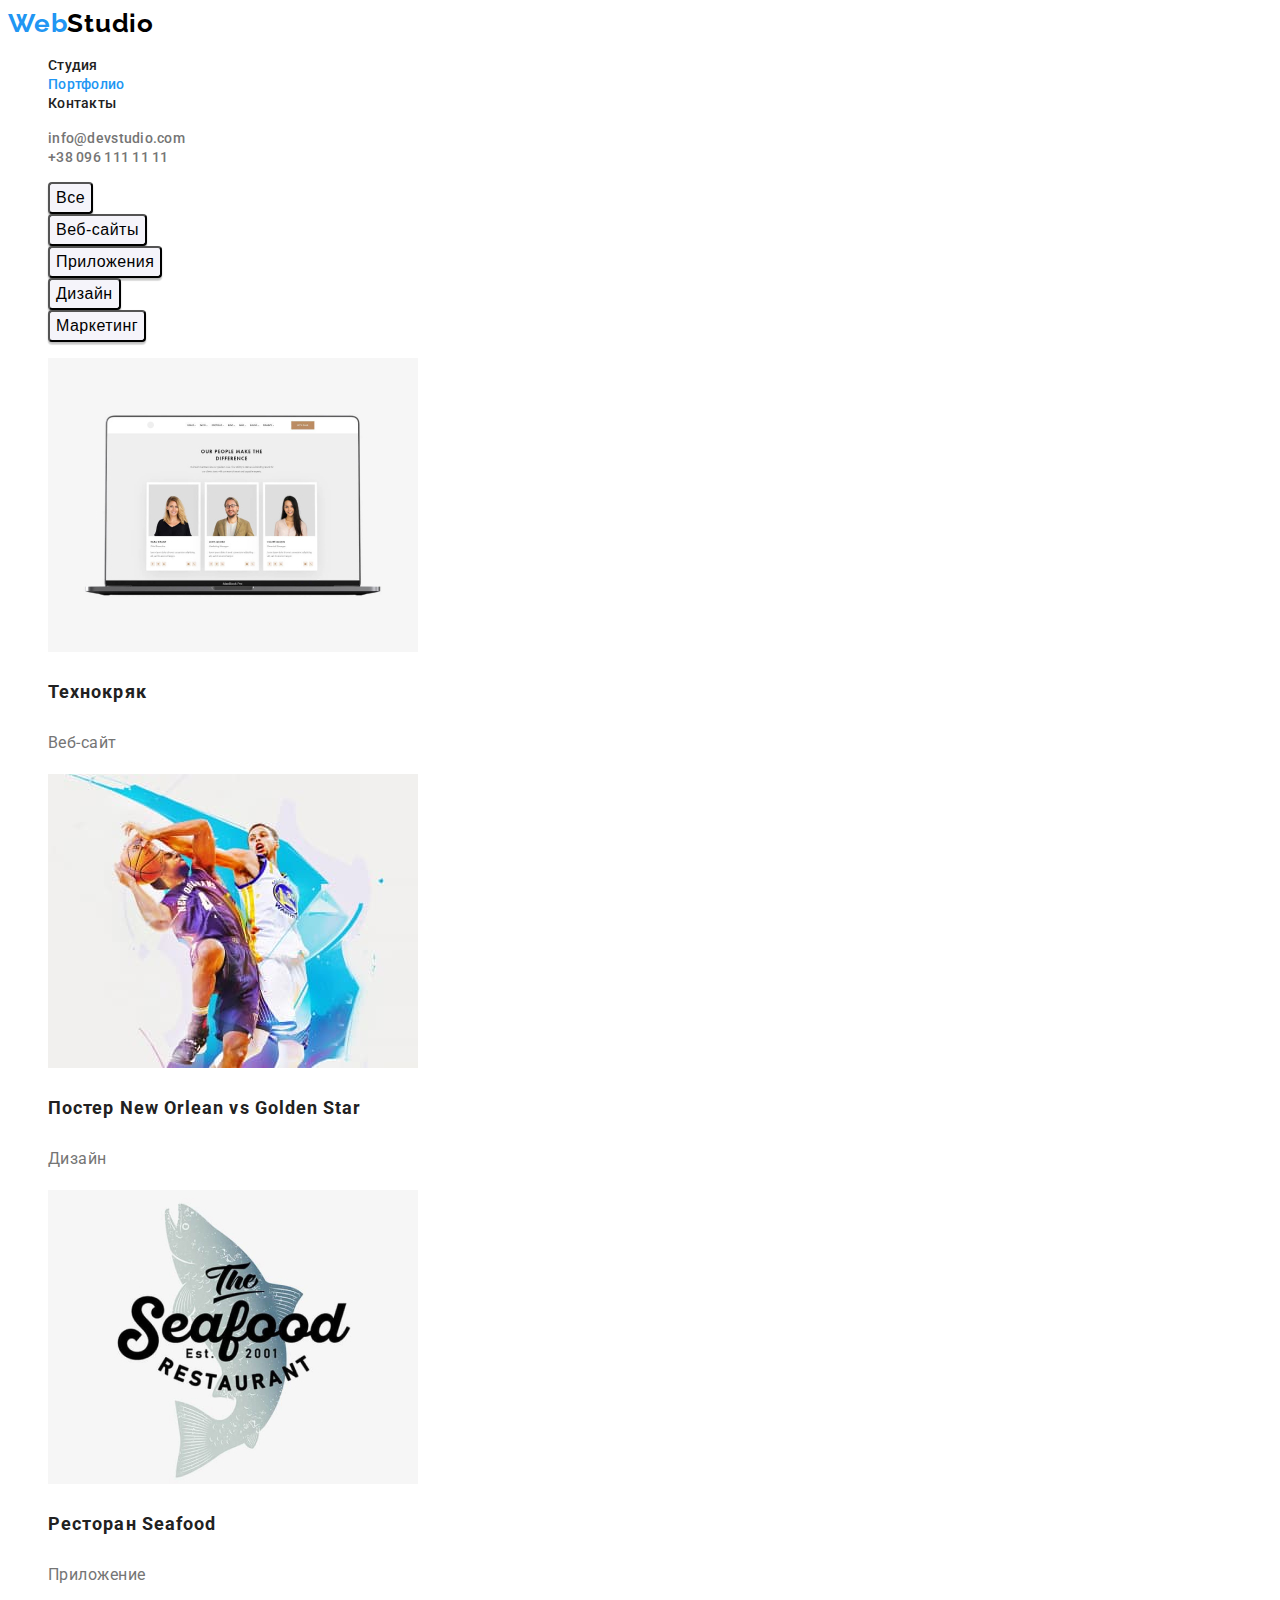
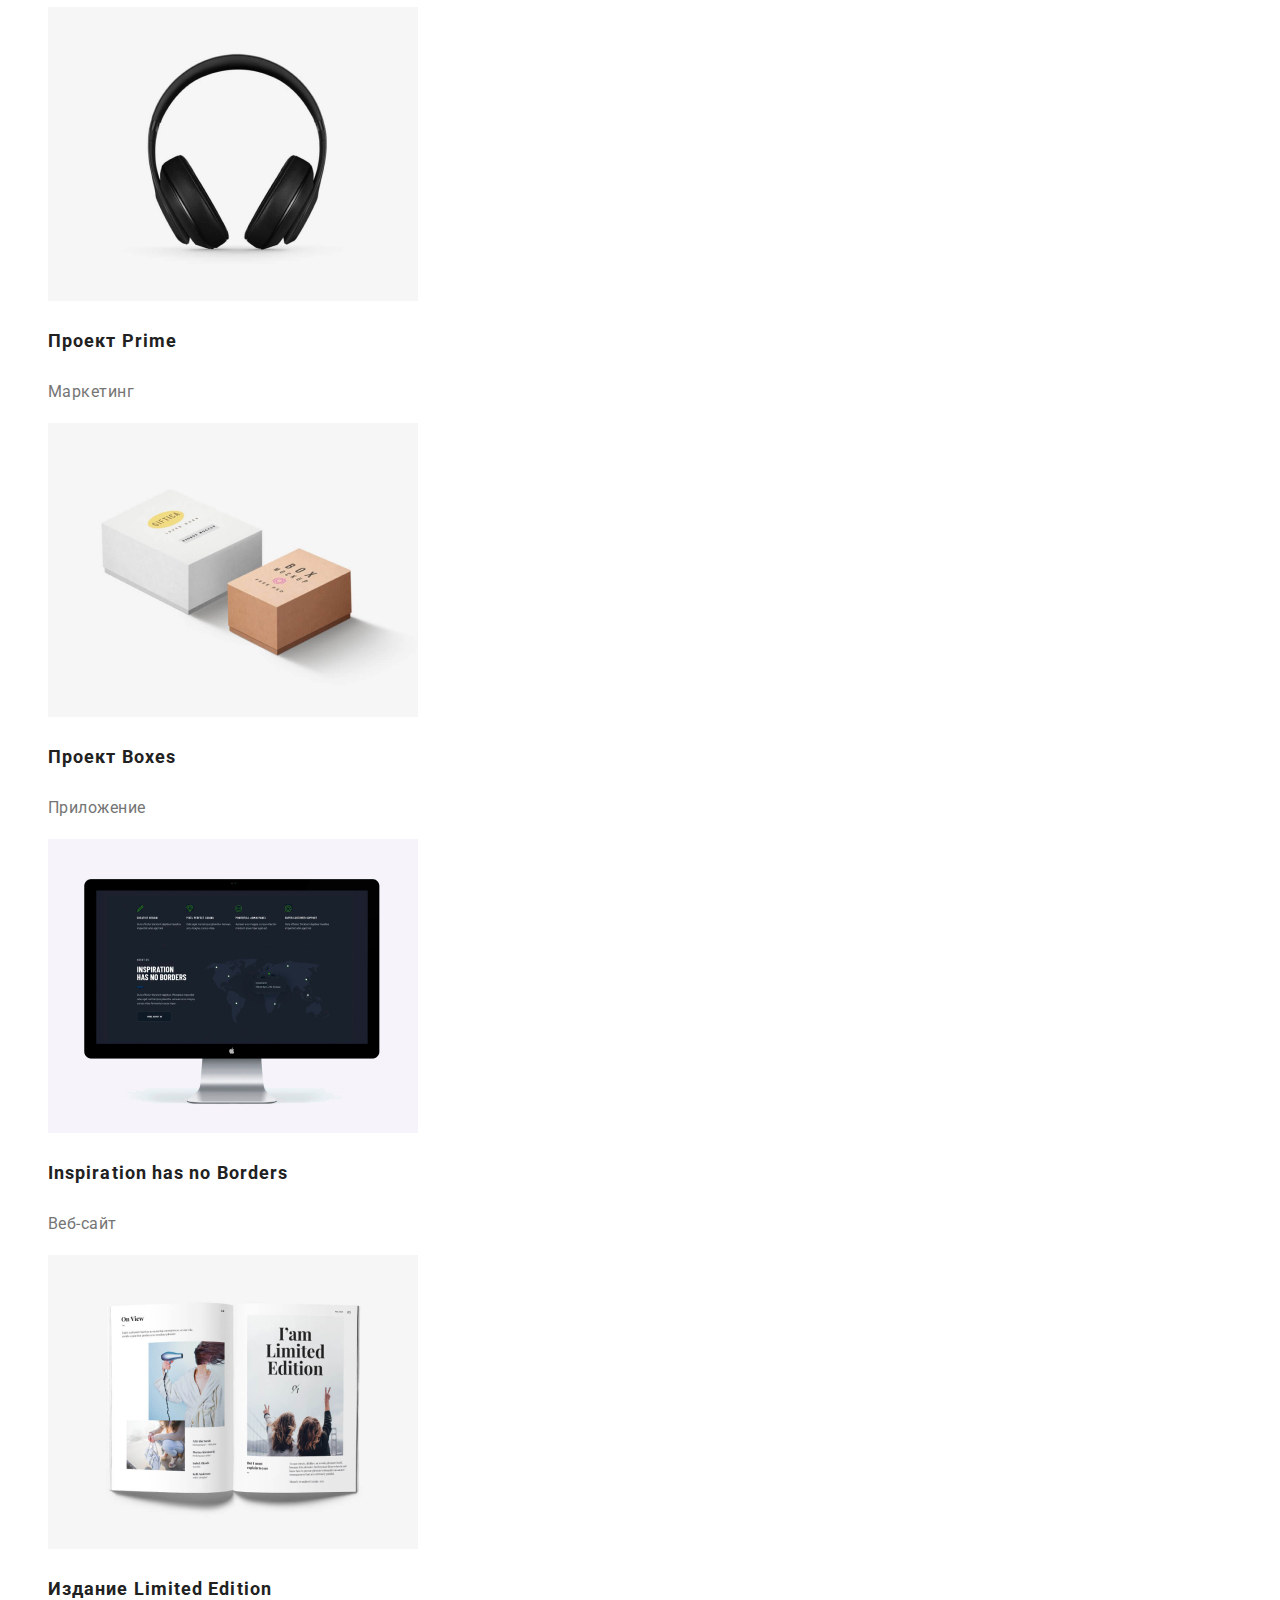
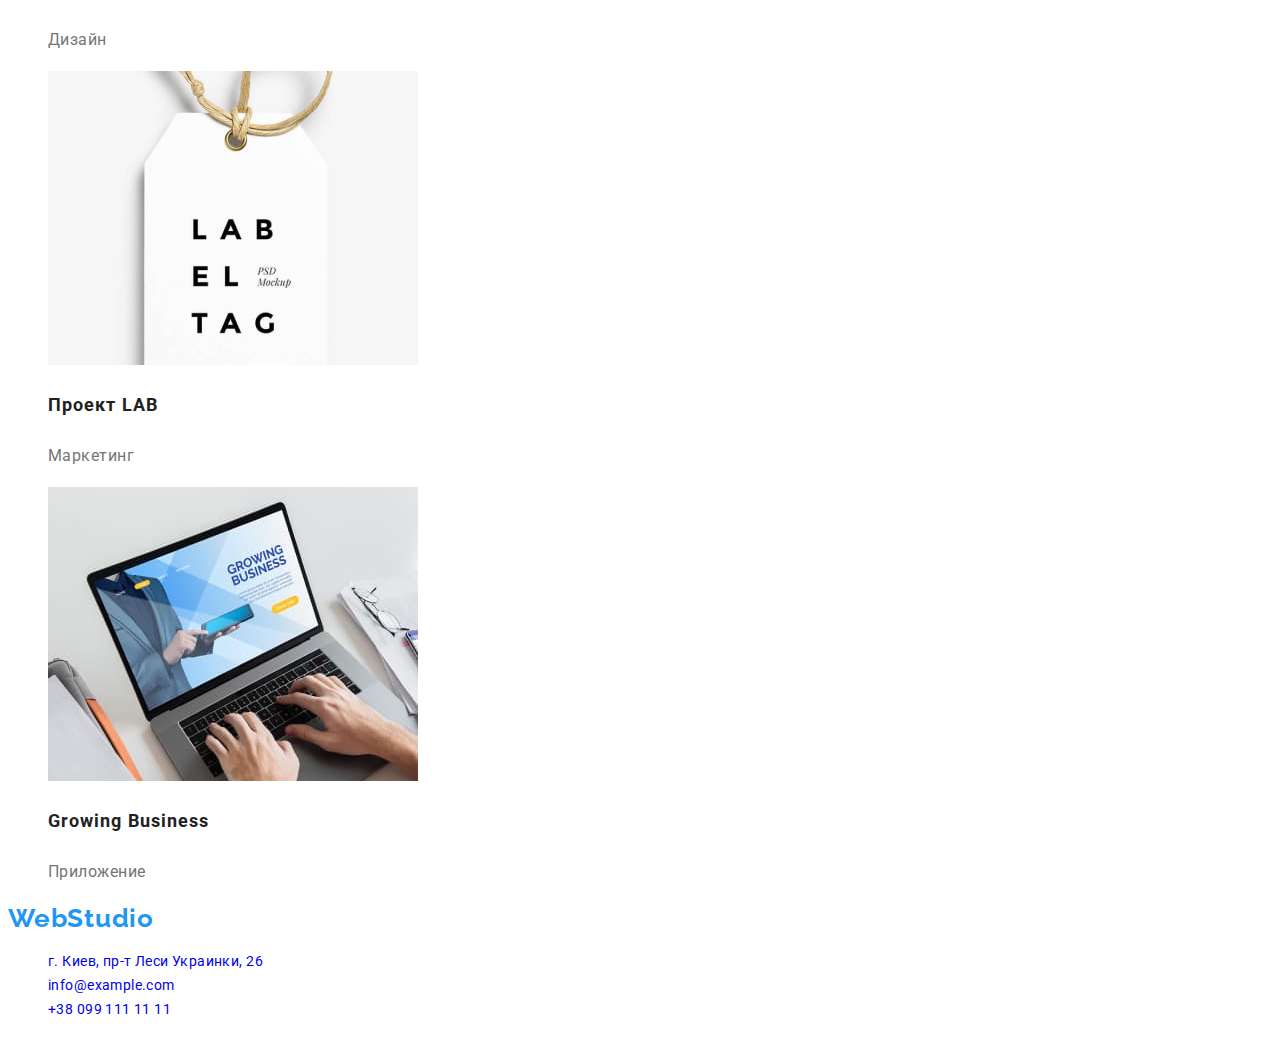
==== portfolio.html @ 67387290 "Копирует предыдущие файлы" ====
<!DOCTYPE html>
<html lang="ru">
<head>
    <meta charset="UTF-8">
    <meta name="viewport" content="width=device-width, initial-scale=1.0">
    <title>Портфолио</title>
    <link rel="preconnect" href="https://fonts.gstatic.com"> 
    <link href="https://fonts.googleapis.com/css2?family=Raleway:wght@700&family=Roboto:wght@400;500;700;900&display=swap" rel="stylesheet">
    <link rel="stylesheet" href="https://cdnjs.cloudflare.com/ajax/libs/modern-normalize/1.0.0/modern-normalize.min.css" integrity="sha512-ISS7cAi1PEhQ8jnbJpJZMd29NlhNj4AWYyLOSp2CE/CsHxTCu+r+t0D2yoJudVrd0/8fTVPUVDzY5Tvli75u/g==" crossorigin="anonymous" />
    <link rel="stylesheet" href="./css/styles.css">
</head>
<body>
    <header class="header">
        <nav class="navigation">
            <a class="logo link" href="">Web<span class="logo-part-top">Studio</span> </a>
            <ul class="navigation-list list">
                <li class="navigation-item">
                    <a class="navigation-link link" href="./index.html">Студия</a>
                </li>
                <li class="navigation-item">
                    <a class="navigation-link link current" href="">Портфолио</a>
                </li>
                <li class="navigation-item">
                    <a class="navigation-link link" href="">Контакты</a>
                </li>
            </ul>
        </nav>
        <ul class="contact-list list">
            <li class="contact-item">
                <a class="contact-link link" href="mailto:info@devstudio.com">info@devstudio.com</a>
            </li>
            <li>
                <a class="contact-link link" href="tel:+380961111111">+38 096 111 11 11</a>
            </li>
        </ul>
    </header>
    <main>
        <h1 class="hero-title" hidden>Портфолио</h1>
        <section class="projects">
            <h2 class="title" hidden>Проекты</h2>
            <ul class="filters-list list">
                <li class="filters-item">
                    <button class="filters-btn" type="button">Все</button>
                </li>
                <li class="filters-item">
                    <button class="filters-btn" type="button">Веб-сайты</button>
                </li>
                <li class="filters-item">
                    <button class="filters-btn" type="button">Приложения</button>
                </li>
                <li class="filters-item">
                    <button class="filters-btn" type="button">Дизайн</button>
                </li>
                <li class="filters-item">
                    <button class="filters-btn" type="button">Маркетинг</button>
                </li>
            </ul>
            <ul class="projects-list list">
                <li class="projects-item">
                    <img class="projects-item-img" src="./images/portfolio/project-1.jpg" alt="три карточки с сотрудниками" width="370" height="294">
                    <h3 class="projects-title">Технокряк</h3>
                    <p class="projects-text">Веб-сайт</p>
                </li>
                <li class="projects-item">
                    <img class="projects-item-img" src="./images/portfolio/project-2.jpg" alt="двое мужчин играют в баскетбол" width="370" height="294">
                    <h3 class="projects-title">Постер New Orlean vs Golden Star</h3>
                    <p class="projects-text">Дизайн</p>
                </li>
                <li class="projects-item">
                    <img class="projects-item-img" src="./images/portfolio/project-3.jpg" alt="название ресторана с морепродуктами" width="370" height="294">
                    <h3 class="projects-title">Ресторан Seafood</h3>
                    <p class="projects-text">Приложение</p>
                </li>
                <li class="projects-item">
                    <img class="projects-item-img" src="./images/portfolio/project-4.jpg" alt="черные наушники" width="370" height="294">
                    <h3 class="projects-title">Проект Prime</h3>
                    <p class="projects-text">Маркетинг</p>
                </li>
                <li class="projects-item">
                    <img class="projects-item-img" src="./images/portfolio/project-5.jpg" alt="две небольшие коробки" width="370" height="294">
                    <h3 class="projects-title">Проект Boxes</h3>
                    <p class="projects-text">Приложение</p>
                </li>
                <li class="projects-item">
                    <img class="projects-item-img" src="./images/portfolio/project-6.jpg" alt="компьютерный монитор" width="370" height="294">
                    <h3 class="projects-title">Inspiration has no Borders</h3>
                    <p class="projects-text">Веб-сайт</p>
                </li>
                <li class="projects-item">
                    <img class="projects-item-img" src="./images/portfolio/project-7.jpg" alt="открытый журнал" width="370" height="294">
                    <h3 class="projects-title">Издание Limited Edition</h3>
                    <p class="projects-text">Дизайн</p>
                </li>
                <li class="projects-item">
                    <img class="projects-item-img" src="./images/portfolio/project-8.jpg" alt="этикетка лейбла" width="370" height="294">
                    <h3 class="projects-title">Проект LAB</h3>
                    <p class="projects-text">Маркетинг</p>
                </li>
                <li class="projects-item">
                    <img class="projects-item-img" src="./images/portfolio/project-9.jpg" alt="человек работает за ноутбуком" width="370" height="294">
                    <h3 class="projects-title">Growing Business</h3>
                    <p class="projects-text">Приложение</p>
                </li>
            </ul>
        </section>
    </main>
    <footer>
        <a class="logo link" href="">Web<span class="logo-part-bottom">Studio</span></a>
        <address class="address">
            <ul class="address-list list">
                <li class="address-item">
                    <a class="address-map link" href="https://goo.gl/maps/TbzfaEb3RNL8YiCQ6" target="_blank" rel="noopener noreferrer">г. Киев, пр-т Леси Украинки, 26</a>
                </li>
                <li class="address-item">
                    <a class="address-mail-tel link" href="mailto:info@example.com">info@example.com</a>
                </li>
                <li class="address-item">
                    <a class="address-mail-tel link" href="tel:+380991111111">+38 099 111 11 11</a>
                </li>
            </ul>
        </address>
    </footer>

</body>
</html>
---- css/styles.css ----
:root {
    --main-font: 'Roboto', sans-serif;
    --secondary-font: 'Raleway', sans-serif;
    --accent-color:  #2196F3;
}

body {
    font-family: var(--main-font);
    color: #212121;
}

.link {
    text-decoration: none;
}

.list {
    list-style: none;
}

/* =========== HEADER =========== */
.logo {
font-family: var(--secondary-font);
font-weight: 700;
font-size: 26px;
line-height: 1.19;
letter-spacing: 0.03em;

color: #2196F3;
}

.logo-part-top {
    color: #000000;
}

.navigation-list .navigation-link.current {
    color: var(--accent-color);
}

.navigation-link {
font-weight: 500;
font-size: 14px;
line-height: 1.14;
letter-spacing: 0.02em;

color: #212121;
}

.navigation-link:hover,
.navigation-link:focus {
    color: var(--accent-color);
}

.contact-link {
font-weight: 500;
font-size: 14px;
line-height: 1.14;
letter-spacing: 0.02em;

color: #757575;
}

.contact-link:hover,
.contact-link:focus {
    color:var(--accent-color);
}
/* =========== END HEADER =========== */

/* =========== HERO =========== */
.hero-title {
font-weight: 900;
font-size: 44px;
line-height: 1.36;
text-align: center;
letter-spacing: 0.06em;
text-transform: uppercase;

/* color: #FFFFFF; */
}

.modal-btn {
font-weight: 700;
font-size: 16px;
line-height: 1.88;
display: flex;
align-items: center;
text-align: center;
letter-spacing: 0.06em;

color: #FFFFFF;
background: #2196F3;
box-shadow: 0px 4px 4px rgba(0, 0, 0, 0.15);
border-radius: 4px;
}

.modal-btn:hover,
.modal-btn:focus {
    background-color: #188CE8;
}
/* =========== END HERO =========== */

/* =========== FEATURES =========== */
.title {
font-weight: 700;
font-size: 36px;
line-height: 1.17;
text-align: center;
letter-spacing: 0.03em;

color: #212121;
}

.features-title {
font-weight: 700;
font-size: 14px;
line-height: 1.14;
letter-spacing: 0.03em;
text-transform: uppercase;

color: #212121;
}

.features-text {
font-size: 14px;
line-height: 1.71;
letter-spacing: 0.03em;

color: #757575;
}
/* =========== END FEATURES =========== */

/* =========== ACTIVITY =========== */
/* =========== END ACTIVITY =========== */

/* =========== TEAM =========== */
.team-title {
font-weight: 500;
font-size: 16px;
line-height: 1.19;
text-align: center;
letter-spacing: 0.03em;
}

.team-text {
font-size: 16px;
line-height: 1.19;
text-align: center;
letter-spacing: 0.03em;

color: #757575;
}
/* =========== END TEAM =========== */

/* =========== FOOTER =========== */
.logo-part-bottom {
    /* color: #FFFFFF; */
}

.address {
    font-style: normal;
}

.address-map {
font-weight: 400;
font-size: 14px;
line-height: 1.71;
letter-spacing: 0.03em;

/* color: #FFFFFF; */
}

.address-mail-tel {
font-weight: 400;
font-size: 14px;
line-height: 1.71;
letter-spacing: 0.03em;
    
/* color: rgba(255, 255, 255, 0.6);; */
}

.address-map:hover,
.address-map:focus {
    color: var(--accent-color);
}

.address-mail-tel:hover,
.address-mail-tel:focus {
    color: var(--accent-color);
}
/* =========== END FOOTER =========== */

/* =========== PORTFOLIO =========== */
.filters-btn {
font-weight: 500;
font-size: 16px;
line-height: 1.63;
text-align: center;
letter-spacing: 0.03em;

background: #F5F4FA;
border-radius: 4px;
box-shadow: 0px 3px 1px rgba(0, 0, 0, 0.1), 0px 1px 2px rgba(0, 0, 0, 0.08), 0px 2px 2px rgba(0, 0, 0, 0.12);
border-radius: 4px;
}

.filters-btn:hover,
.filters-btn:focus {
    color: #FFFFFF;
    background-color: var(--accent-color);
}

.projects-title {
font-weight: 700;
font-size: 18px;
line-height: 2;
letter-spacing: 0.06em;
}

.projects-text {
font-weight: 400;
font-size: 16px;
line-height: 1.88;
letter-spacing: 0.03em;

color: #757575;
}
/* =========== END PORTFOLIO =========== */
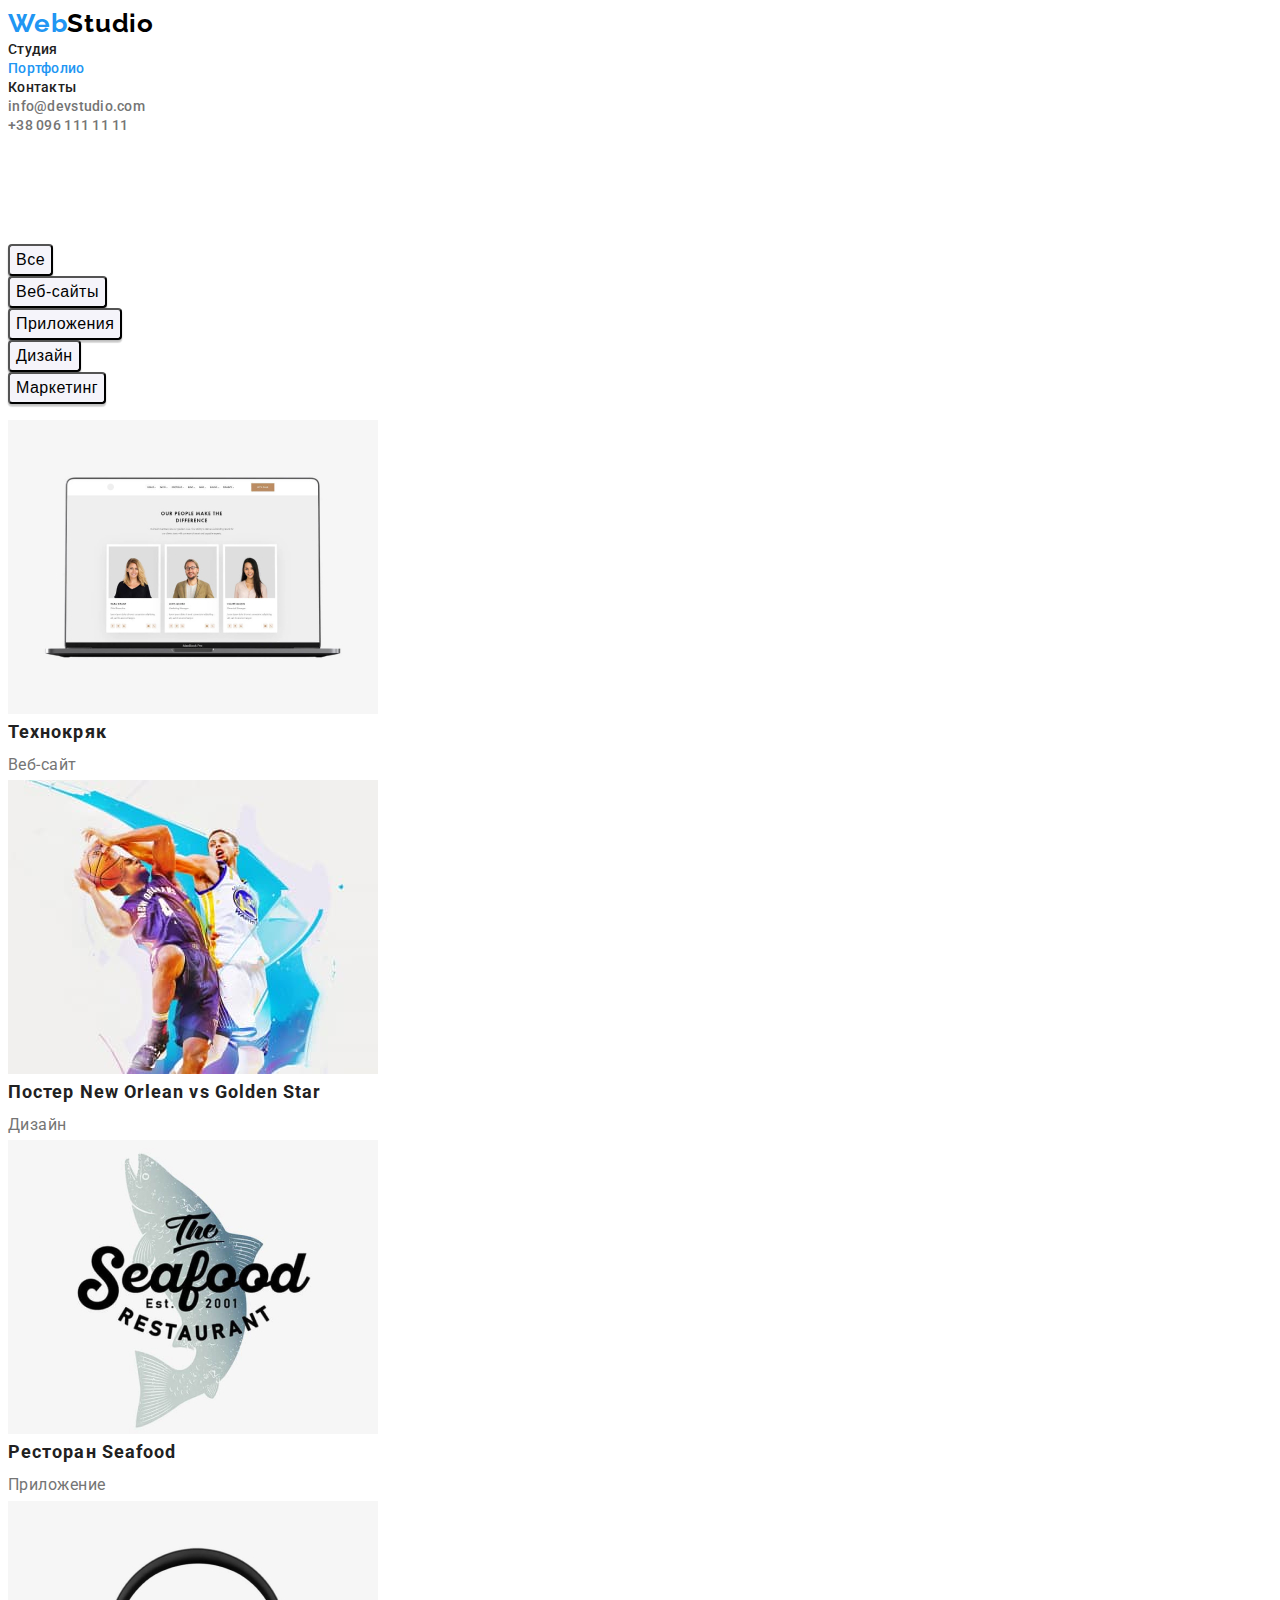
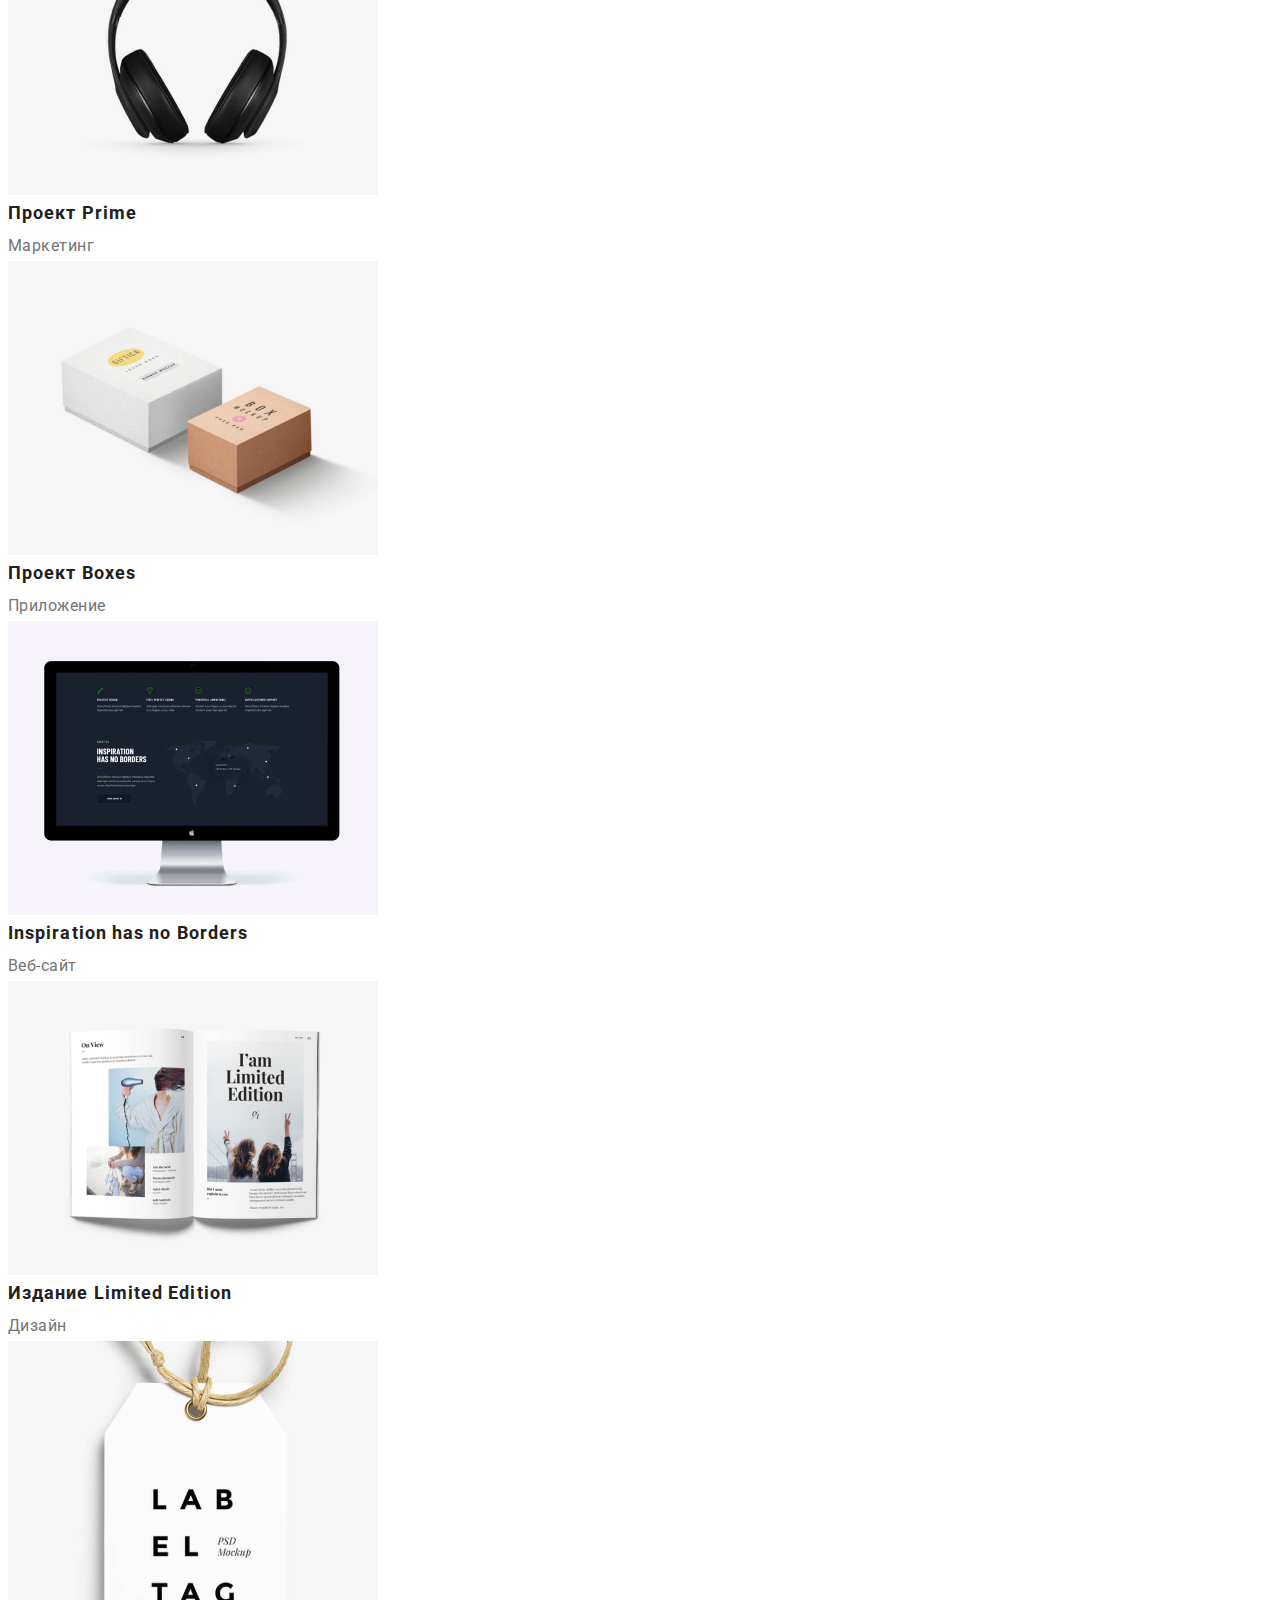
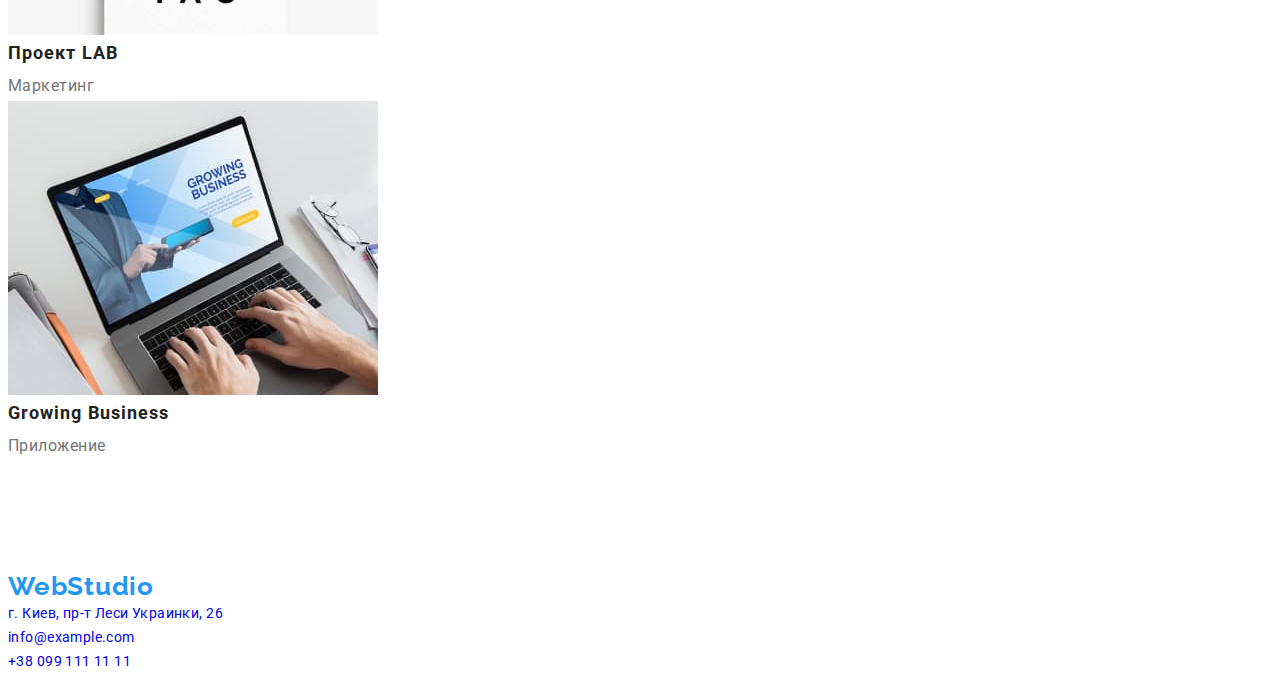
==== commit a25926f3: "Добавляет margin&padding" ====
--- a/portfolio.html
+++ b/portfolio.html
@@ -36,7 +36,7 @@
     </header>
     <main>
         <h1 class="hero-title" hidden>Портфолио</h1>
-        <section class="projects">
+        <section class="section">
             <h2 class="title" hidden>Проекты</h2>
             <ul class="filters-list list">
                 <li class="filters-item">
--- a/css/styles.css
+++ b/css/styles.css
@@ -1,3 +1,24 @@
+h1, h2, h3, h4, h5, h6, p {
+    margin: 0;
+}
+
+ul, ol {
+    margin: o;
+    padding: 0;
+}
+
+img{
+    display: block;
+}
+
+html {
+    box-sizing: border-box;
+}
+
+*, *::before, *::after {
+    box-sizing: inherit;
+}
+
 :root {
     --main-font: 'Roboto', sans-serif;
     --secondary-font: 'Raleway', sans-serif;
@@ -17,6 +38,15 @@
     list-style: none;
 }
 
+.container {
+    margin-left: auto;
+    margin-right: auto;
+    padding-left: 15px;
+    padding-right: 15px;
+    width: 1200px;
+    outline: 1px solid teal;
+}
+
 /* =========== HEADER =========== */
 .logo {
 font-family: var(--secondary-font);
@@ -36,6 +66,11 @@
     color: var(--accent-color);
 }
 
+.navigation-list {
+    margin-top: 0;
+    margin-bottom: 0;
+}
+
 .navigation-link {
 font-weight: 500;
 font-size: 14px;
@@ -47,7 +82,12 @@
 
 .navigation-link:hover,
 .navigation-link:focus {
-    color: var(--accent-color);
+color: var(--accent-color);
+}
+
+.contact-list {
+    margin-top: 0;
+    margin-bottom: 0;
 }
 
 .contact-link {
@@ -61,12 +101,14 @@
 
 .contact-link:hover,
 .contact-link:focus {
-    color:var(--accent-color);
+color:var(--accent-color);
 }
 /* =========== END HEADER =========== */
 
 /* =========== HERO =========== */
 .hero-title {
+    margin-bottom: 30px;
+
 font-weight: 900;
 font-size: 44px;
 line-height: 1.36;
@@ -94,11 +136,16 @@
 
 .modal-btn:hover,
 .modal-btn:focus {
-    background-color: #188CE8;
+background-color: #188CE8;
 }
 /* =========== END HERO =========== */
 
 /* =========== FEATURES =========== */
+.section {
+    padding-top: 94px;
+    padding-bottom: 94px;
+}
+
 .title {
 font-weight: 700;
 font-size: 36px;
@@ -109,7 +156,14 @@
 color: #212121;
 }
 
+.features-list {
+    margin-top: 0;
+    margin-bottom: 0;
+}
+
 .features-title {
+    margin-bottom: 10px;
+
 font-weight: 700;
 font-size: 14px;
 line-height: 1.14;
@@ -129,21 +183,40 @@
 /* =========== END FEATURES =========== */
 
 /* =========== ACTIVITY =========== */
+.title {
+    margin-bottom: 50px;
+}
+
+.activity-list {
+    margin-top: 0;
+    margin-bottom: 0;
+}
 /* =========== END ACTIVITY =========== */
 
 /* =========== TEAM =========== */
+.team-list {
+    margin-top: 0;
+    margin-bottom: 0;
+}
+
+.team-item-img {
+    margin-bottom: 30px;
+}
+
 .team-title {
+    margin-bottom: 10px;
+
 font-weight: 500;
 font-size: 16px;
 line-height: 1.19;
-text-align: center;
+/* text-align: center; */
 letter-spacing: 0.03em;
 }
 
 .team-text {
 font-size: 16px;
 line-height: 1.19;
-text-align: center;
+/* text-align: center; */
 letter-spacing: 0.03em;
 
 color: #757575;
@@ -151,6 +224,12 @@
 /* =========== END TEAM =========== */
 
 /* =========== FOOTER =========== */
+.footer {
+    padding-top: 60px;
+    padding-bottom: ;
+    background-color: turquoise;
+}
+
 .logo-part-bottom {
     /* color: #FFFFFF; */
 }
@@ -159,6 +238,11 @@
     font-style: normal;
 }
 
+.address-list {
+    margin-top: 0;
+    margin-bottom: 0;
+}
+
 .address-map {
 font-weight: 400;
 font-size: 14px;
@@ -179,12 +263,12 @@
 
 .address-map:hover,
 .address-map:focus {
-    color: var(--accent-color);
+color: var(--accent-color);
 }
 
 .address-mail-tel:hover,
 .address-mail-tel:focus {
-    color: var(--accent-color);
+color: var(--accent-color);
 }
 /* =========== END FOOTER =========== */
 
@@ -204,8 +288,8 @@
 
 .filters-btn:hover,
 .filters-btn:focus {
-    color: #FFFFFF;
-    background-color: var(--accent-color);
+color: #FFFFFF;
+background-color: var(--accent-color);
 }
 
 .projects-title {
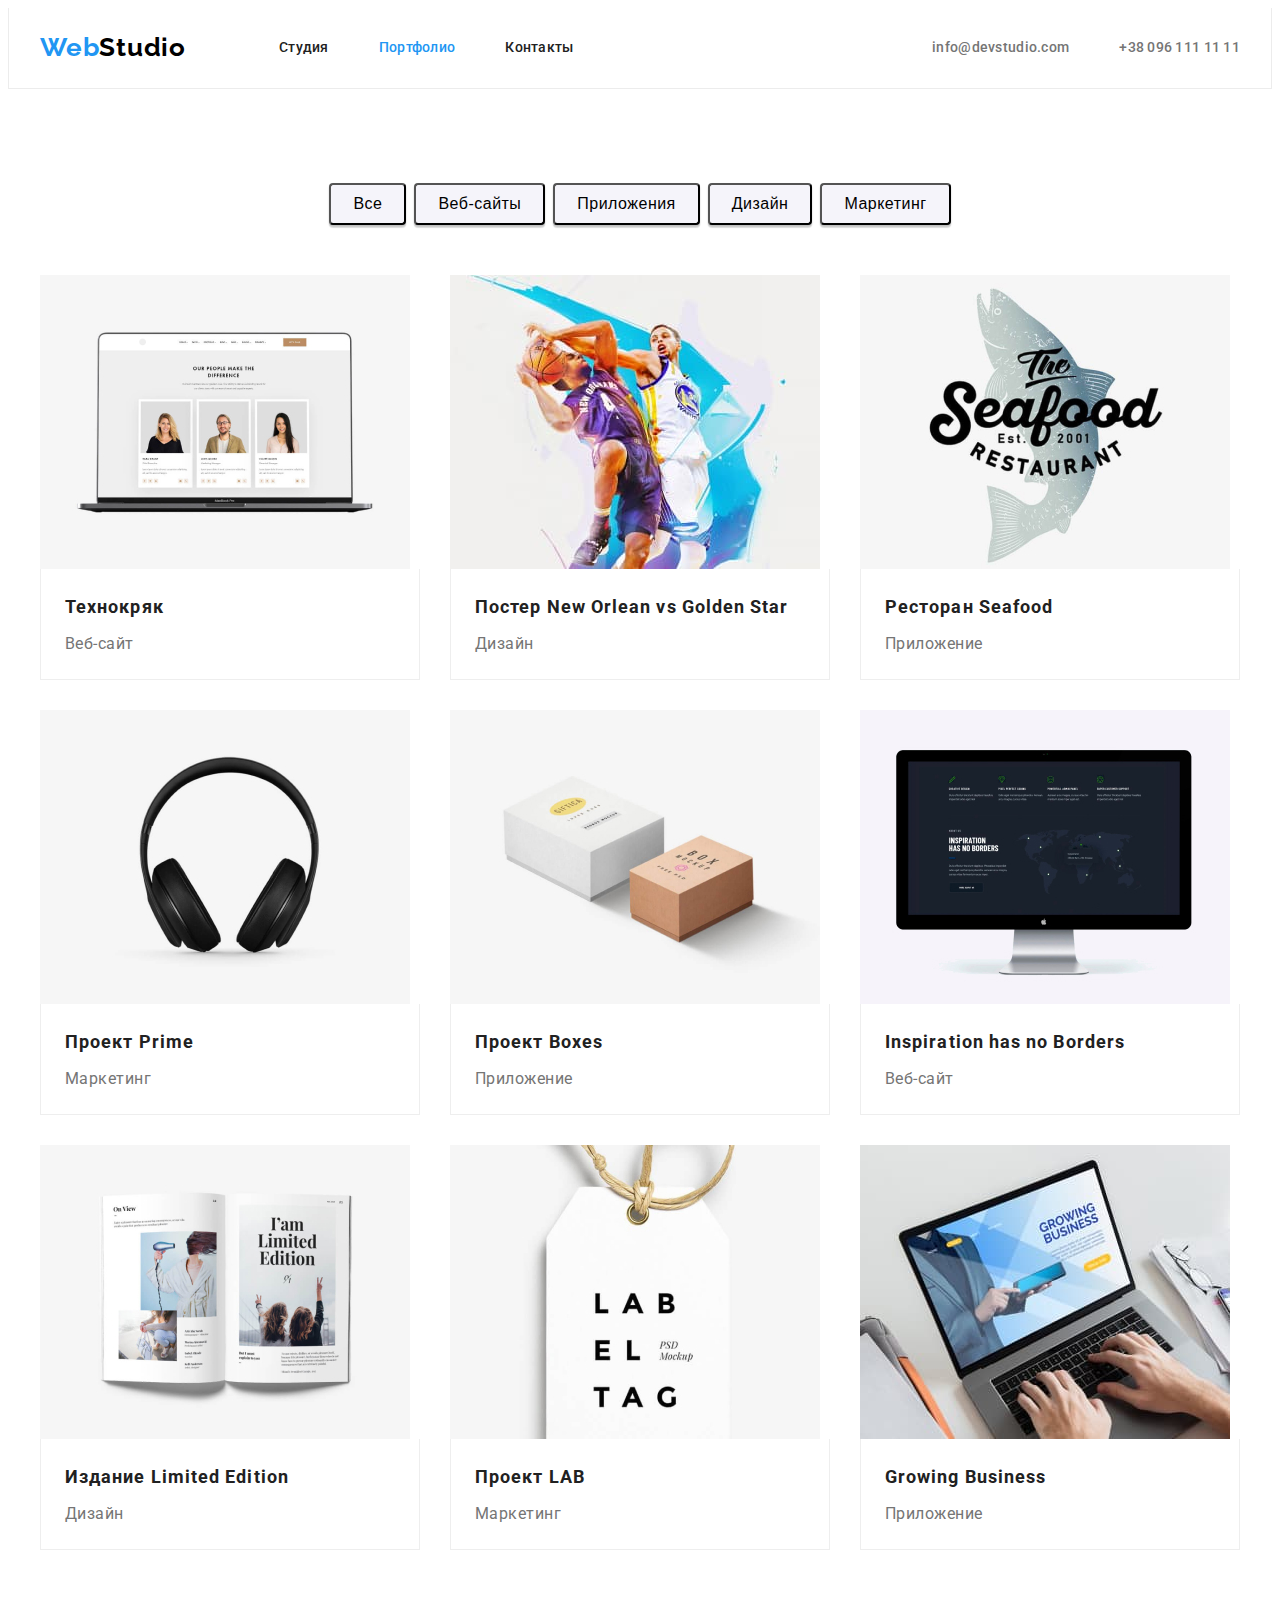
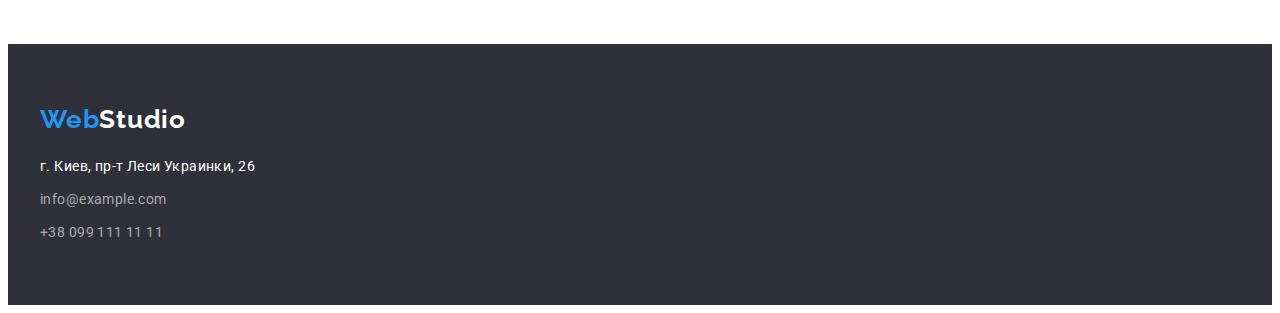
==== commit 51db30e9: "Добавляет flexbox для Студии и Портфолио" ====
--- a/portfolio.html
+++ b/portfolio.html
@@ -11,115 +11,138 @@
 </head>
 <body>
     <header class="header">
-        <nav class="navigation">
-            <a class="logo link" href="">Web<span class="logo-part-top">Studio</span> </a>
-            <ul class="navigation-list list">
-                <li class="navigation-item">
-                    <a class="navigation-link link" href="./index.html">Студия</a>
+        <div class="container">
+            <nav class="navigation">
+                <a class="logo link" href="">Web<span class="logo-part-top">Studio</span> </a>
+                <ul class="navigation-list list">
+                    <li class="navigation-item">
+                        <a class="navigation-link link" href="./index.html">Студия</a>
+                    </li>
+                    <li class="navigation-item">
+                        <a class="navigation-link link current" href="">Портфолио</a>
+                    </li>
+                    <li class="navigation-item">
+                        <a class="navigation-link link" href="">Контакты</a>
+                    </li>
+                </ul>
+            </nav>
+            <ul class="contact-list list">
+                <li class="contact-item">
+                    <a class="contact-link link" href="mailto:info@devstudio.com">info@devstudio.com</a>
                 </li>
-                <li class="navigation-item">
-                    <a class="navigation-link link current" href="">Портфолио</a>
-                </li>
-                <li class="navigation-item">
-                    <a class="navigation-link link" href="">Контакты</a>
+                <li>
+                    <a class="contact-link link" href="tel:+380961111111">+38 096 111 11 11</a>
                 </li>
             </ul>
-        </nav>
-        <ul class="contact-list list">
-            <li class="contact-item">
-                <a class="contact-link link" href="mailto:info@devstudio.com">info@devstudio.com</a>
-            </li>
-            <li>
-                <a class="contact-link link" href="tel:+380961111111">+38 096 111 11 11</a>
-            </li>
-        </ul>
+        </div>
     </header>
     <main>
-        <h1 class="hero-title" hidden>Портфолио</h1>
-        <section class="section">
-            <h2 class="title" hidden>Проекты</h2>
-            <ul class="filters-list list">
-                <li class="filters-item">
-                    <button class="filters-btn" type="button">Все</button>
-                </li>
-                <li class="filters-item">
-                    <button class="filters-btn" type="button">Веб-сайты</button>
-                </li>
-                <li class="filters-item">
-                    <button class="filters-btn" type="button">Приложения</button>
-                </li>
-                <li class="filters-item">
-                    <button class="filters-btn" type="button">Дизайн</button>
-                </li>
-                <li class="filters-item">
-                    <button class="filters-btn" type="button">Маркетинг</button>
-                </li>
-            </ul>
-            <ul class="projects-list list">
-                <li class="projects-item">
-                    <img class="projects-item-img" src="./images/portfolio/project-1.jpg" alt="три карточки с сотрудниками" width="370" height="294">
-                    <h3 class="projects-title">Технокряк</h3>
-                    <p class="projects-text">Веб-сайт</p>
-                </li>
-                <li class="projects-item">
-                    <img class="projects-item-img" src="./images/portfolio/project-2.jpg" alt="двое мужчин играют в баскетбол" width="370" height="294">
-                    <h3 class="projects-title">Постер New Orlean vs Golden Star</h3>
-                    <p class="projects-text">Дизайн</p>
-                </li>
-                <li class="projects-item">
-                    <img class="projects-item-img" src="./images/portfolio/project-3.jpg" alt="название ресторана с морепродуктами" width="370" height="294">
-                    <h3 class="projects-title">Ресторан Seafood</h3>
-                    <p class="projects-text">Приложение</p>
-                </li>
-                <li class="projects-item">
-                    <img class="projects-item-img" src="./images/portfolio/project-4.jpg" alt="черные наушники" width="370" height="294">
-                    <h3 class="projects-title">Проект Prime</h3>
-                    <p class="projects-text">Маркетинг</p>
-                </li>
-                <li class="projects-item">
-                    <img class="projects-item-img" src="./images/portfolio/project-5.jpg" alt="две небольшие коробки" width="370" height="294">
-                    <h3 class="projects-title">Проект Boxes</h3>
-                    <p class="projects-text">Приложение</p>
-                </li>
-                <li class="projects-item">
-                    <img class="projects-item-img" src="./images/portfolio/project-6.jpg" alt="компьютерный монитор" width="370" height="294">
-                    <h3 class="projects-title">Inspiration has no Borders</h3>
-                    <p class="projects-text">Веб-сайт</p>
-                </li>
-                <li class="projects-item">
-                    <img class="projects-item-img" src="./images/portfolio/project-7.jpg" alt="открытый журнал" width="370" height="294">
-                    <h3 class="projects-title">Издание Limited Edition</h3>
-                    <p class="projects-text">Дизайн</p>
-                </li>
-                <li class="projects-item">
-                    <img class="projects-item-img" src="./images/portfolio/project-8.jpg" alt="этикетка лейбла" width="370" height="294">
-                    <h3 class="projects-title">Проект LAB</h3>
-                    <p class="projects-text">Маркетинг</p>
-                </li>
-                <li class="projects-item">
-                    <img class="projects-item-img" src="./images/portfolio/project-9.jpg" alt="человек работает за ноутбуком" width="370" height="294">
-                    <h3 class="projects-title">Growing Business</h3>
-                    <p class="projects-text">Приложение</p>
-                </li>
-            </ul>
+        <h1 class="hero-title visually-hidden" hidden>Портфолио</h1>
+        <section class="portfolio">
+            <div class="container">
+                <h2 class="title visually-hidden" hidden>Проекты</h2>
+                <ul class="filters-list list">
+                    <li class="filters-item">
+                        <button class="filters-btn" type="button">Все</button>
+                    </li>
+                    <li class="filters-item">
+                        <button class="filters-btn" type="button">Веб-сайты</button>
+                    </li>
+                    <li class="filters-item">
+                        <button class="filters-btn" type="button">Приложения</button>
+                    </li>
+                    <li class="filters-item">
+                        <button class="filters-btn" type="button">Дизайн</button>
+                    </li>
+                    <li class="filters-item">
+                        <button class="filters-btn" type="button">Маркетинг</button>
+                    </li>
+                </ul>
+                <ul class="projects-list list">
+                    <li class="projects-item">
+                        <img class="projects-item-img" src="./images/portfolio/project-1.jpg" alt="три карточки с сотрудниками" width="370" height="294">
+                        <div class="projects-list-content-wrapper">
+                            <h3 class="projects-title">Технокряк</h3>
+                            <p class="projects-text">Веб-сайт</p>
+                        </div>
+                    </li>
+                    <li class="projects-item">
+                        <img class="projects-item-img" src="./images/portfolio/project-2.jpg" alt="двое мужчин играют в баскетбол" width="370" height="294">
+                        <div class="projects-list-content-wrapper">
+                            <h3 class="projects-title">Постер New Orlean vs Golden Star</h3>
+                            <p class="projects-text">Дизайн</p>
+                        </div>
+                    </li>
+                    <li class="projects-item">
+                        <img class="projects-item-img" src="./images/portfolio/project-3.jpg" alt="название ресторана с морепродуктами" width="370" height="294">
+                        <div class="projects-list-content-wrapper">
+                            <h3 class="projects-title">Ресторан Seafood</h3>
+                            <p class="projects-text">Приложение</p>
+                        </div>
+                    </li>
+                    <li class="projects-item">
+                        <img class="projects-item-img" src="./images/portfolio/project-4.jpg" alt="черные наушники" width="370" height="294">
+                        <div class="projects-list-content-wrapper">
+                            <h3 class="projects-title">Проект Prime</h3>
+                            <p class="projects-text">Маркетинг</p>
+                        </div>
+                    </li>
+                    <li class="projects-item">
+                        <img class="projects-item-img" src="./images/portfolio/project-5.jpg" alt="две небольшие коробки" width="370" height="294">
+                        <div class="projects-list-content-wrapper">
+                            <h3 class="projects-title">Проект Boxes</h3>
+                            <p class="projects-text">Приложение</p>
+                        </div>
+                    </li>
+                    <li class="projects-item">
+                        <img class="projects-item-img" src="./images/portfolio/project-6.jpg" alt="компьютерный монитор" width="370" height="294">
+                        <div class="projects-list-content-wrapper">
+                            <h3 class="projects-title">Inspiration has no Borders</h3>
+                            <p class="projects-text">Веб-сайт</p>
+                        </div>
+                    </li>
+                    <li class="projects-item">
+                        <img class="projects-item-img" src="./images/portfolio/project-7.jpg" alt="открытый журнал" width="370" height="294">
+                        <div class="projects-list-content-wrapper">
+                            <h3 class="projects-title">Издание Limited Edition</h3>
+                            <p class="projects-text">Дизайн</p>
+                        </div>
+                    </li>
+                    <li class="projects-item">
+                        <img class="projects-item-img" src="./images/portfolio/project-8.jpg" alt="этикетка лейбла" width="370" height="294">
+                        <div class="projects-list-content-wrapper">
+                            <h3 class="projects-title">Проект LAB</h3>
+                            <p class="projects-text">Маркетинг</p>
+                        </div>
+                    </li>
+                    <li class="projects-item">
+                        <img class="projects-item-img" src="./images/portfolio/project-9.jpg" alt="человек работает за ноутбуком" width="370" height="294">
+                        <div class="projects-list-content-wrapper">
+                            <h3 class="projects-title">Growing Business</h3>
+                            <p class="projects-text">Приложение</p>
+                        </div>
+                    </li>
+                </ul>
+            </div>
         </section>
     </main>
-    <footer>
-        <a class="logo link" href="">Web<span class="logo-part-bottom">Studio</span></a>
-        <address class="address">
-            <ul class="address-list list">
-                <li class="address-item">
-                    <a class="address-map link" href="https://goo.gl/maps/TbzfaEb3RNL8YiCQ6" target="_blank" rel="noopener noreferrer">г. Киев, пр-т Леси Украинки, 26</a>
-                </li>
-                <li class="address-item">
-                    <a class="address-mail-tel link" href="mailto:info@example.com">info@example.com</a>
-                </li>
-                <li class="address-item">
-                    <a class="address-mail-tel link" href="tel:+380991111111">+38 099 111 11 11</a>
-                </li>
-            </ul>
-        </address>
+    <footer class="footer">
+        <div class="container">
+            <a class="logo link" href="">Web<span class="logo-part-bottom">Studio</span></a>
+            <address class="address">
+                <ul class="address-list list">
+                    <li class="address-item">
+                        <a class="address-map link" href="https://goo.gl/maps/TbzfaEb3RNL8YiCQ6" target="_blank" rel="noopener noreferrer">г. Киев, пр-т Леси Украинки, 26</a>
+                    </li>
+                    <li class="address-item">
+                        <a class="address-mail-tel link" href="mailto:info@example.com">info@example.com</a>
+                    </li>
+                    <li class="address-item">
+                        <a class="address-mail-tel link" href="tel:+380991111111">+38 099 111 11 11</a>
+                    </li>
+                </ul>
+            </address>
+        </div>
     </footer>
-
 </body>
 </html>--- a/css/styles.css
+++ b/css/styles.css
@@ -1,28 +1,9 @@
-h1, h2, h3, h4, h5, h6, p {
-    margin: 0;
-}
-
-ul, ol {
-    margin: o;
-    padding: 0;
-}
-
-img{
-    display: block;
-}
-
-html {
-    box-sizing: border-box;
-}
-
-*, *::before, *::after {
-    box-sizing: inherit;
-}
-
 :root {
     --main-font: 'Roboto', sans-serif;
     --secondary-font: 'Raleway', sans-serif;
     --accent-color:  #2196F3;
+    --section-pt: 94px;
+    --section-pb: 94px;
 }
 
 body {
@@ -30,6 +11,19 @@
     color: #212121;
 }
 
+h1, h2, h3, h4, h5, h6, p {
+    margin: 0;
+}
+
+ul, ol {
+    margin: 0;
+    padding: 0;
+}
+
+img{
+    display: block;
+}
+
 .link {
     text-decoration: none;
 }
@@ -38,24 +32,51 @@
     list-style: none;
 }
 
+.visually-hidden {
+    position: absolute !important;
+    clip: rect(1px 1px 1px 1px); /* IE6, IE7 */
+    clip: rect(1px, 1px, 1px, 1px);
+    padding: 0 !important;
+    border: 0 !important;
+    height: 1px !important;
+    width: 1px !important;
+    overflow: hidden;
+  }
+
 .container {
-    margin-left: auto;
-    margin-right: auto;
+    width: 1200px;
+    margin: 0 auto;
     padding-left: 15px;
     padding-right: 15px;
-    width: 1200px;
-    outline: 1px solid teal;
-}
-
+}
 /* =========== HEADER =========== */
-.logo {
-font-family: var(--secondary-font);
-font-weight: 700;
-font-size: 26px;
-line-height: 1.19;
-letter-spacing: 0.03em;
-
-color: #2196F3;
+.header {
+    border: 1px solid #ECECEC;
+    border-top: none;
+}
+
+.header .container {
+    display: flex;
+    align-items: center;
+    justify-content: space-between;
+}
+
+.navigation {
+    display: flex;
+    align-items: center;
+}
+
+.header .logo {
+    margin-right: 93px;
+    padding-top: 24px;
+    padding-bottom: 25px;
+
+    font-family: var(--secondary-font);
+    font-weight: 700;
+    font-size: 26px;
+    line-height: 1.19;
+    letter-spacing: 0.03em;
+    color: #2196F3;
 }
 
 .logo-part-top {
@@ -67,244 +88,345 @@
 }
 
 .navigation-list {
-    margin-top: 0;
-    margin-bottom: 0;
+    display: flex;
+    align-items: center;
+}
+
+.navigation-item:not( :last-child) {
+    margin-right: 50px;
 }
 
 .navigation-link {
-font-weight: 500;
-font-size: 14px;
-line-height: 1.14;
-letter-spacing: 0.02em;
-
-color: #212121;
+    display: block;
+    padding-top: 32px;
+    padding-bottom: 32px;
+
+    font-weight: 500;
+    font-size: 14px;
+    line-height: 1.14;
+    letter-spacing: 0.02em;
+    color: #212121;
 }
 
 .navigation-link:hover,
 .navigation-link:focus {
-color: var(--accent-color);
+    color: var(--accent-color);
+}
+
+.contact-item:not( :last-child) {
+    margin-right: 50px;
 }
 
 .contact-list {
-    margin-top: 0;
-    margin-bottom: 0;
+    display: flex;
+    align-items: center;
 }
 
 .contact-link {
-font-weight: 500;
-font-size: 14px;
-line-height: 1.14;
-letter-spacing: 0.02em;
-
-color: #757575;
+    display: block;
+    padding-top: 32px;
+    padding-bottom: 32px;
+    
+    font-weight: 500;
+    font-size: 14px;
+    line-height: 1.14;
+    letter-spacing: 0.02em;
+    color: #757575;
 }
 
 .contact-link:hover,
 .contact-link:focus {
-color:var(--accent-color);
+    color:var(--accent-color);
 }
 /* =========== END HEADER =========== */
 
 /* =========== HERO =========== */
+.hero {
+    padding: 200px 270px;
+    text-align: center;
+    background-color: #2F303A;
+}
+
 .hero-title {
+    width: 696px;
     margin-bottom: 30px;
 
-font-weight: 900;
-font-size: 44px;
-line-height: 1.36;
-text-align: center;
-letter-spacing: 0.06em;
-text-transform: uppercase;
-
-/* color: #FFFFFF; */
+    font-weight: 900;
+    font-size: 44px;
+    line-height: 1.36;
+    letter-spacing: 0.06em;
+    text-transform: uppercase;
+    color: #FFFFFF;
 }
 
 .modal-btn {
-font-weight: 700;
-font-size: 16px;
-line-height: 1.88;
-display: flex;
-align-items: center;
-text-align: center;
-letter-spacing: 0.06em;
-
-color: #FFFFFF;
-background: #2196F3;
-box-shadow: 0px 4px 4px rgba(0, 0, 0, 0.15);
-border-radius: 4px;
+    min-width: 200px;
+    padding: 10px 32px;
+   
+    font-weight: 700;
+    font-size: 16px;
+    line-height: 1.88;
+    letter-spacing: 0.06em;
+    color: #FFFFFF;
+    background: #2196F3;
+    box-shadow: 0px 4px 4px rgba(0, 0, 0, 0.15);
+    border-radius: 4px;
 }
 
 .modal-btn:hover,
 .modal-btn:focus {
-background-color: #188CE8;
+    background-color: #188CE8;
 }
 /* =========== END HERO =========== */
 
 /* =========== FEATURES =========== */
-.section {
-    padding-top: 94px;
-    padding-bottom: 94px;
+.features {
+    padding-top: var(--section-pt);
+    padding-bottom: var(--section-pb);
 }
 
 .title {
-font-weight: 700;
-font-size: 36px;
-line-height: 1.17;
-text-align: center;
-letter-spacing: 0.03em;
-
-color: #212121;
+    font-weight: 700;
+    font-size: 36px;
+    line-height: 1.17;
+    text-align: center;
+    letter-spacing: 0.03em;
+    color: #212121;
 }
 
 .features-list {
-    margin-top: 0;
-    margin-bottom: 0;
+    display: flex;
+    flex-wrap: wrap;
+    margin-left: -30px;
+}
+
+.features-item {
+    flex-basis: calc(100% / 4 - 30px);
+    margin-left: 30px;
 }
 
 .features-title {
     margin-bottom: 10px;
 
-font-weight: 700;
-font-size: 14px;
-line-height: 1.14;
-letter-spacing: 0.03em;
-text-transform: uppercase;
-
-color: #212121;
+    font-weight: 700;
+    font-size: 14px;
+    line-height: 1.14;
+    letter-spacing: 0.03em;
+    text-transform: uppercase;
+    color: #212121;
 }
 
 .features-text {
-font-size: 14px;
-line-height: 1.71;
-letter-spacing: 0.03em;
-
-color: #757575;
+    font-size: 14px;
+    line-height: 1.71;
+    letter-spacing: 0.03em;
+    color: #757575;
 }
 /* =========== END FEATURES =========== */
 
 /* =========== ACTIVITY =========== */
-.title {
+.activity {
+    padding-top: var(--section-pt);
+    padding-bottom: var(--section-pb);
+}
+
+.activity .title {
     margin-bottom: 50px;
 }
 
 .activity-list {
-    margin-top: 0;
-    margin-bottom: 0;
+    display: flex;
+    flex-wrap: wrap;
+    margin-left: -30px;
+    margin-top: -30px;
+}
+
+.activity-item {
+    flex-basis: calc(100% / 3 - 30px);
+    margin-left: 30px;
+    margin-top: 30px;
 }
 /* =========== END ACTIVITY =========== */
 
 /* =========== TEAM =========== */
+.team {
+    padding-top: var(--section-pt);
+    padding-bottom: var(--section-pb);
+    
+    background-color: #F5F4FA;
+}
+
+.team .title {
+    margin-bottom: 50px;
+}
+
 .team-list {
-    margin-top: 0;
-    margin-bottom: 0;
-}
-
-.team-item-img {
-    margin-bottom: 30px;
+    display: flex;
+    flex-wrap: wrap;
+    margin-left: -30px;
+    margin-top: -30px;
+}
+
+.team-item {
+    flex-basis: calc(100% / 4 - 30px);
+    margin-left: 30px;
+    margin-top: 30px;
+}
+
+.team-list-content-wrapper {
+    padding-top: 30px;
+    padding-bottom: 30px;
 }
 
 .team-title {
     margin-bottom: 10px;
 
-font-weight: 500;
-font-size: 16px;
-line-height: 1.19;
-/* text-align: center; */
-letter-spacing: 0.03em;
+    font-weight: 500;
+    font-size: 16px;
+    line-height: 1.19;
+    text-align: center;
+    letter-spacing: 0.03em;
 }
 
 .team-text {
-font-size: 16px;
-line-height: 1.19;
-/* text-align: center; */
-letter-spacing: 0.03em;
-
-color: #757575;
+    font-size: 16px;
+    line-height: 1.19;
+    text-align: center;
+    letter-spacing: 0.03em;
+    color: #757575;
 }
 /* =========== END TEAM =========== */
 
 /* =========== FOOTER =========== */
 .footer {
     padding-top: 60px;
-    padding-bottom: ;
-    background-color: turquoise;
+    padding-bottom: 60px;
+
+    background-color: #2F303A;
+}
+
+.footer .logo {
+    display: block;
+    margin-bottom: 20px;
+
+    font-family: var(--secondary-font);
+    font-weight: 700;
+    font-size: 26px;
+    line-height: 1.19;
+    letter-spacing: 0.03em;
+    color: #2196F3;
 }
 
 .logo-part-bottom {
-    /* color: #FFFFFF; */
+    color: #FFFFFF;
 }
 
 .address {
     font-style: normal;
 }
 
-.address-list {
-    margin-top: 0;
-    margin-bottom: 0;
+.address-item:not( :last-child) {
+    margin-bottom: 9px;
 }
 
 .address-map {
-font-weight: 400;
-font-size: 14px;
-line-height: 1.71;
-letter-spacing: 0.03em;
-
-/* color: #FFFFFF; */
+    font-weight: 400;
+    font-size: 14px;
+    line-height: 1.71;
+    letter-spacing: 0.03em;
+    color: #FFFFFF;
 }
 
 .address-mail-tel {
-font-weight: 400;
-font-size: 14px;
-line-height: 1.71;
-letter-spacing: 0.03em;
-    
-/* color: rgba(255, 255, 255, 0.6);; */
+    font-weight: 400;
+    font-size: 14px;
+    line-height: 1.71;
+    letter-spacing: 0.03em;
+    color: rgba(255, 255, 255, 0.6);;
 }
 
 .address-map:hover,
 .address-map:focus {
-color: var(--accent-color);
+    color: var(--accent-color);
 }
 
 .address-mail-tel:hover,
 .address-mail-tel:focus {
-color: var(--accent-color);
+    color: var(--accent-color);
 }
 /* =========== END FOOTER =========== */
 
 /* =========== PORTFOLIO =========== */
+.portfolio {
+    padding-top: var(--section-pt);
+    padding-bottom: var(--section-pb);
+}
+
+.filters-list {
+    display: flex;
+    justify-content: center;
+    margin-bottom: 50px;
+}
+
+.filters-item:not( :last-child) {
+    margin-right: 8px;
+}
+
 .filters-btn {
-font-weight: 500;
-font-size: 16px;
-line-height: 1.63;
-text-align: center;
-letter-spacing: 0.03em;
-
-background: #F5F4FA;
-border-radius: 4px;
-box-shadow: 0px 3px 1px rgba(0, 0, 0, 0.1), 0px 1px 2px rgba(0, 0, 0, 0.08), 0px 2px 2px rgba(0, 0, 0, 0.12);
-border-radius: 4px;
+    min-width: 73px;
+    padding: 6px 22px;
+
+    font-weight: 500;
+    font-size: 16px;
+    line-height: 1.63;
+    letter-spacing: 0.03em;
+    text-align: center;
+
+    background: #F5F4FA;
+    border-radius: 4px;
+    box-shadow: 0px 3px 1px rgba(0, 0, 0, 0.1), 0px 1px 2px rgba(0, 0, 0, 0.08), 0px 2px 2px rgba(0, 0, 0, 0.12);
 }
 
 .filters-btn:hover,
 .filters-btn:focus {
-color: #FFFFFF;
-background-color: var(--accent-color);
+    color: #FFFFFF;
+    background-color: var(--accent-color);
+}
+
+.projects-list {
+    display: flex;
+    flex-wrap: wrap;
+    margin-left: -30px;
+    margin-top: -30px;
+}
+
+.projects-list-content-wrapper {
+    padding: 20px 24px;
+    border: 1px solid #EEEEEE;
+    border-top: none;
+    text-align: left;
+}
+
+.projects-item {
+    flex-basis: calc(100% / 3 - 30px);
+    margin-left: 30px;
+    margin-top: 30px;
 }
 
 .projects-title {
-font-weight: 700;
-font-size: 18px;
-line-height: 2;
-letter-spacing: 0.06em;
+    margin-bottom: 4px;
+
+    font-weight: 700;
+    font-size: 18px;
+    line-height: 2;
+    letter-spacing: 0.06em;
 }
 
 .projects-text {
-font-weight: 400;
-font-size: 16px;
-line-height: 1.88;
-letter-spacing: 0.03em;
-
-color: #757575;
+    font-weight: 400;
+    font-size: 16px;
+    line-height: 1.88;
+    letter-spacing: 0.03em;
+    color: #757575;
 }
 /* =========== END PORTFOLIO =========== */